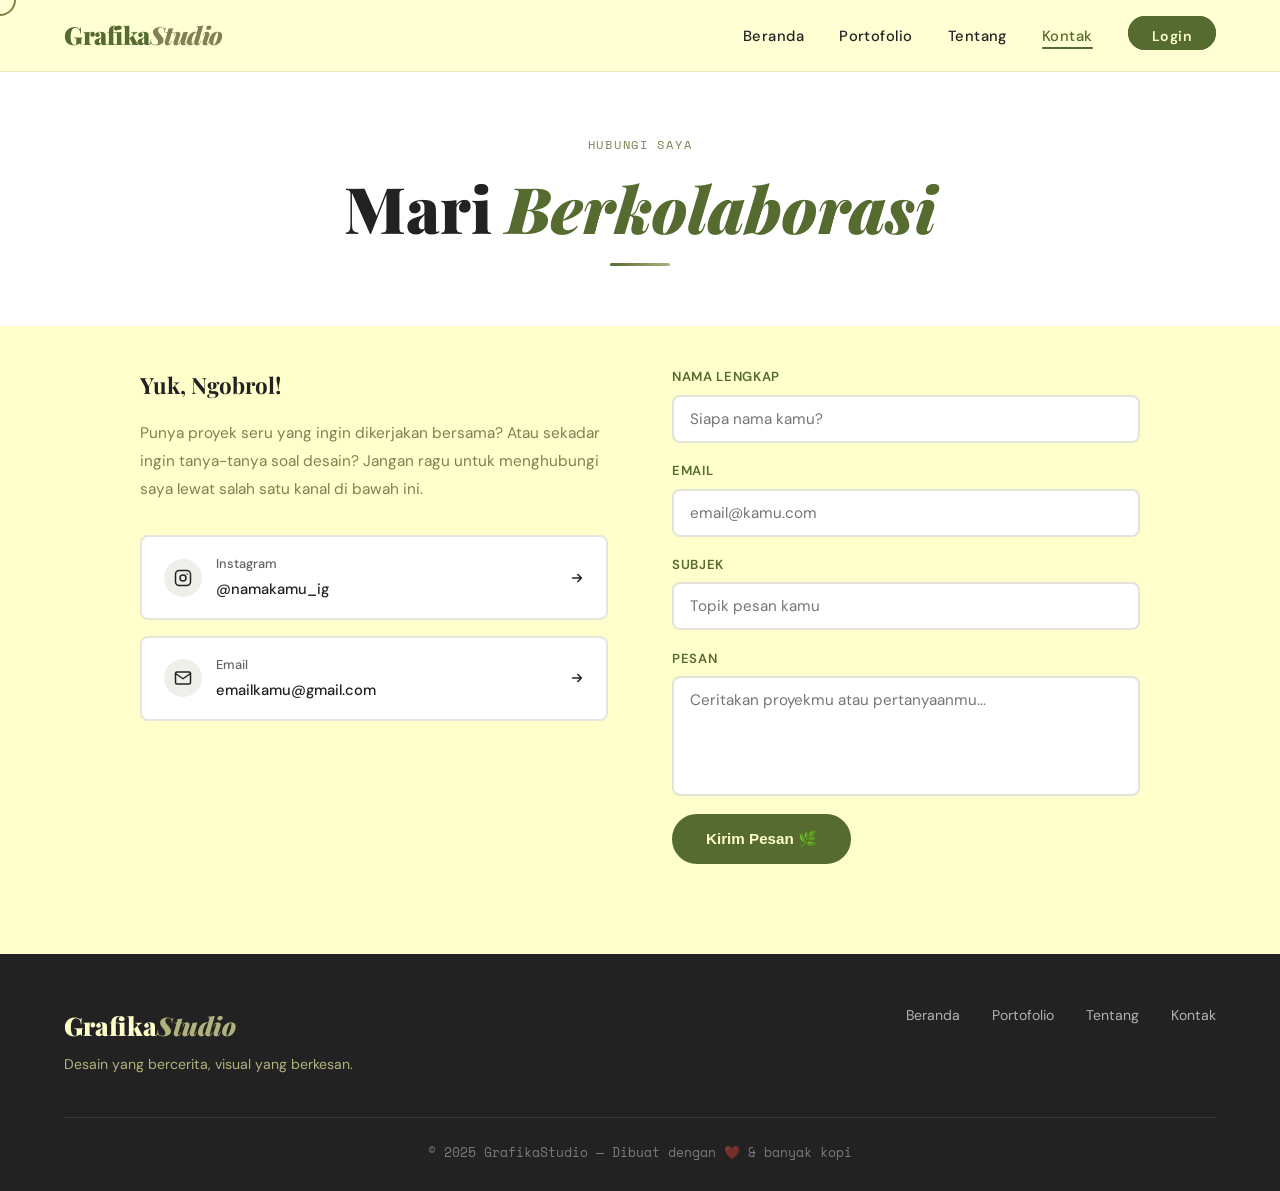
==== contact.html @ 717c2272 "Create contact.html" ====
<!DOCTYPE html>
<html lang="id">
<head>
  <meta charset="UTF-8" />
  <meta name="viewport" content="width=device-width, initial-scale=1.0" />
  <title>Kontak — Grafika Studio</title>
  <link rel="stylesheet" href="style.css" />
  <link rel="icon" href="data:image/svg+xml,<svg xmlns='http://www.w3.org/2000/svg' viewBox='0 0 100 100'><text y='.9em' font-size='90'>🎨</text></svg>" />
</head>
<body>

<!-- NAVBAR -->
<nav class="navbar" id="navbar">
  <a href="index.html" class="nav-logo">Grafika<span>Studio</span></a>
  <ul class="nav-links">
    <li><a href="index.html">Beranda</a></li>
    <li><a href="portfolio.html">Portofolio</a></li>
    <li><a href="about.html">Tentang</a></li>
    <li><a href="contact.html" class="active">Kontak</a></li>
    <li><a href="login/login.html" class="btn-login">Login</a></li>
  </ul>
  <button class="hamburger" aria-label="Toggle menu">
    <span></span><span></span><span></span>
  </button>
</nav>
<div class="mobile-nav">
  <a href="index.html">Beranda</a>
  <a href="portfolio.html">Portofolio</a>
  <a href="about.html">Tentang</a>
  <a href="contact.html">Kontak</a>
  <a href="login/login.html">Login</a>
</div>

<!-- PAGE HEADER -->
<section style="padding: 130px 5% 60px; background: var(--white); text-align: center;">
  <p class="section-eyebrow reveal" style="justify-content:center;">Hubungi Saya</p>
  <h1 class="section-title reveal" style="font-size: clamp(2.5rem, 5vw, 4rem);">
    Mari <span class="italic">Berkolaborasi</span>
  </h1>
  <div class="section-divider" style="margin: 1.2rem auto 0;"></div>
</section>

<!-- CONTACT SECTION -->
<section class="contact-section" style="padding-top: 40px;">
  <div class="contact-grid">

    <!-- Info & Social -->
    <div class="contact-info reveal">
      <h3>Yuk, Ngobrol!</h3>
      <p>
        Punya proyek seru yang ingin dikerjakan bersama? Atau sekadar ingin
        tanya-tanya soal desain? Jangan ragu untuk menghubungi saya lewat
        salah satu kanal di bawah ini.
      </p>

      <div class="social-links">

        <!--
          ╔══════════════════════════════════════════════════════════╗
          ║  CARA GANTI SOSIAL MEDIA:                                ║
          ║                                                          ║
          ║  INSTAGRAM:                                              ║
          ║  Ganti href="https://instagram.com/USERNAME_KAMU"        ║
          ║  Ganti teks "namakamu_ig" dengan username Instagram-mu   ║
          ║                                                          ║
          ║  EMAIL:                                                  ║
          ║  Ganti href="mailto:emailkamu@gmail.com"                 ║
          ║  Ganti teks "emailkamu@gmail.com" sesuai emailmu         ║
          ╚══════════════════════════════════════════════════════════╝
        -->

        <!-- INSTAGRAM LINK — Bisa langsung diklik, akan membuka Instagram -->
        <a
          href="https://instagram.com/namakamu_ig"
          class="social-link"
          target="_blank"
          rel="noopener noreferrer"
          aria-label="Buka Instagram">
          <div class="social-icon">
            <svg width="18" height="18" viewBox="0 0 24 24" fill="none" stroke="currentColor" stroke-width="2" stroke-linecap="round" stroke-linejoin="round">
              <rect x="2" y="2" width="20" height="20" rx="5" ry="5"/>
              <circle cx="12" cy="12" r="4"/>
              <circle cx="17.5" cy="6.5" r="1" fill="currentColor" stroke="none"/>
            </svg>
          </div>
          <div>
            <div style="font-size:0.8rem; opacity:0.7; margin-bottom:2px;">Instagram</div>
            <div>@namakamu_ig</div>
          </div>
          <svg style="margin-left:auto;" width="14" height="14" viewBox="0 0 16 16" fill="none"><path d="M3 8h10M9 4l4 4-4 4" stroke="currentColor" stroke-width="1.8" stroke-linecap="round" stroke-linejoin="round"/></svg>
        </a>

        <!-- EMAIL LINK — Bisa langsung diklik, akan membuka app email -->
        <a
          href="mailto:emailkamu@gmail.com"
          class="social-link"
          aria-label="Kirim Email">
          <div class="social-icon">
            <svg width="18" height="18" viewBox="0 0 24 24" fill="none" stroke="currentColor" stroke-width="2" stroke-linecap="round" stroke-linejoin="round">
              <path d="M4 4h16c1.1 0 2 .9 2 2v12c0 1.1-.9 2-2 2H4c-1.1 0-2-.9-2-2V6c0-1.1.9-2 2-2z"/>
              <polyline points="22,6 12,13 2,6"/>
            </svg>
          </div>
          <div>
            <div style="font-size:0.8rem; opacity:0.7; margin-bottom:2px;">Email</div>
            <div>emailkamu@gmail.com</div>
          </div>
          <svg style="margin-left:auto;" width="14" height="14" viewBox="0 0 16 16" fill="none"><path d="M3 8h10M9 4l4 4-4 4" stroke="currentColor" stroke-width="1.8" stroke-linecap="round" stroke-linejoin="round"/></svg>
        </a>

        <!-- Tambah sosial media lain di sini jika perlu (WhatsApp, Behance, dll) -->

      </div>
    </div>

    <!-- Contact Form -->
    <form class="contact-form reveal reveal-delay-1" id="contactForm" novalidate>
      <div class="form-group">
        <label for="name">Nama Lengkap</label>
        <input type="text" id="name" name="name" placeholder="Siapa nama kamu?" required />
      </div>
      <div class="form-group">
        <label for="email">Email</label>
        <input type="email" id="email" name="email" placeholder="email@kamu.com" required />
      </div>
      <div class="form-group">
        <label for="subject">Subjek</label>
        <input type="text" id="subject" name="subject" placeholder="Topik pesan kamu" />
      </div>
      <div class="form-group">
        <label for="message">Pesan</label>
        <textarea id="message" name="message" placeholder="Ceritakan proyekmu atau pertanyaanmu..." required></textarea>
      </div>
      <button type="submit" class="btn-primary" style="align-self:flex-start;">
        Kirim Pesan 🌿
      </button>
    </form>

  </div>
</section>

<footer>
  <div class="footer-inner">
    <div>
      <div class="footer-logo">Grafika<span>Studio</span></div>
      <p class="footer-tagline">Desain yang bercerita, visual yang berkesan.</p>
    </div>
    <nav class="footer-nav">
      <a href="index.html">Beranda</a>
      <a href="portfolio.html">Portofolio</a>
      <a href="about.html">Tentang</a>
      <a href="contact.html">Kontak</a>
    </nav>
  </div>
  <div class="footer-bottom">
    &copy; 2025 GrafikaStudio — Dibuat dengan ❤️ &amp; banyak kopi
  </div>
</footer>

<script src="script.js"></script>
</body>
</html>
---- style.css ----
/* ===========================
   PORTFOLIO DESAIN GRAFIS
   Palette: Olive & Cream
   =========================== */

@import url('https://fonts.googleapis.com/css2?family=Playfair+Display:ital,wght@0,400;0,700;0,900;1,400&family=DM+Sans:wght@300;400;500;600&family=Space+Mono:wght@400;700&display=swap');

/* ---- CSS Variables ---- */
:root {
  --olive-dark: #556b2f;
  --olive-main: #808055;
  --olive-light: #b2b27f;
  --cream: #ffffcc;
  --white: #ffffff;
  --black: #222222;

  --font-display: 'Playfair Display', serif;
  --font-body: 'DM Sans', sans-serif;
  --font-mono: 'Space Mono', monospace;

  --transition: all 0.35s cubic-bezier(0.4, 0, 0.2, 1);
  --radius: 16px;
  --radius-sm: 8px;
  --shadow: 0 8px 40px rgba(85, 107, 47, 0.13);
  --shadow-hover: 0 16px 60px rgba(85, 107, 47, 0.22);
}

/* ---- Reset & Base ---- */
*, *::before, *::after { box-sizing: border-box; margin: 0; padding: 0; }

html { scroll-behavior: smooth; font-size: 16px; }

body {
  font-family: var(--font-body);
  background-color: var(--cream);
  color: var(--black);
  line-height: 1.7;
  overflow-x: hidden;
}

a { text-decoration: none; color: inherit; }
img { max-width: 100%; display: block; }
ul { list-style: none; }

/* ---- Scrollbar ---- */
::-webkit-scrollbar { width: 6px; }
::-webkit-scrollbar-track { background: var(--cream); }
::-webkit-scrollbar-thumb { background: var(--olive-light); border-radius: 99px; }
::-webkit-scrollbar-thumb:hover { background: var(--olive-main); }

/* ============================================================
   NAVBAR
   ============================================================ */
.navbar {
  position: fixed;
  top: 0; left: 0; right: 0;
  z-index: 1000;
  display: flex;
  align-items: center;
  justify-content: space-between;
  padding: 0 5%;
  height: 72px;
  background: rgba(255, 255, 204, 0.85);
  backdrop-filter: blur(16px);
  border-bottom: 1.5px solid rgba(128, 128, 85, 0.18);
  transition: var(--transition);
}

.navbar.scrolled {
  background: rgba(255, 255, 204, 0.97);
  box-shadow: 0 4px 24px rgba(85, 107, 47, 0.10);
}

.nav-logo {
  font-family: var(--font-display);
  font-size: 1.55rem;
  font-weight: 900;
  color: var(--olive-dark);
  letter-spacing: -0.5px;
}

.nav-logo span {
  color: var(--olive-main);
  font-style: italic;
}

.nav-links {
  display: flex;
  align-items: center;
  gap: 2.2rem;
}

.nav-links a {
  font-size: 0.92rem;
  font-weight: 500;
  color: var(--black);
  letter-spacing: 0.03em;
  position: relative;
  padding-bottom: 3px;
  transition: color 0.2s;
}

.nav-links a::after {
  content: '';
  position: absolute;
  bottom: 0; left: 0;
  width: 0; height: 2px;
  background: var(--olive-dark);
  border-radius: 99px;
  transition: width 0.3s cubic-bezier(0.4, 0, 0.2, 1);
}

.nav-links a:hover, .nav-links a.active { color: var(--olive-dark); }
.nav-links a:hover::after, .nav-links a.active::after { width: 100%; }

.btn-login {
  background: var(--olive-dark);
  color: var(--cream) !important;
  padding: 9px 22px;
  border-radius: 99px;
  font-size: 0.88rem !important;
  font-weight: 600 !important;
  transition: var(--transition) !important;
  border: 2px solid var(--olive-dark);
}

.btn-login::after { display: none !important; }

.btn-login:hover {
  background: var(--olive-main) !important;
  border-color: var(--olive-main) !important;
  color: var(--white) !important;
  transform: translateY(-2px);
  box-shadow: 0 6px 20px rgba(85,107,47,0.25);
}

.hamburger {
  display: none;
  flex-direction: column;
  gap: 5px;
  cursor: pointer;
  padding: 6px;
}

.hamburger span {
  display: block;
  width: 24px; height: 2.5px;
  background: var(--olive-dark);
  border-radius: 99px;
  transition: var(--transition);
}

.hamburger.open span:nth-child(1) { transform: translateY(7.5px) rotate(45deg); }
.hamburger.open span:nth-child(2) { opacity: 0; }
.hamburger.open span:nth-child(3) { transform: translateY(-7.5px) rotate(-45deg); }

/* ============================================================
   HERO SECTION
   ============================================================ */
.hero {
  min-height: 100vh;
  display: flex;
  align-items: center;
  padding: 100px 5% 60px;
  position: relative;
  overflow: hidden;
}

.hero-bg {
  position: absolute;
  inset: 0;
  background:
    radial-gradient(ellipse 60% 60% at 75% 50%, rgba(178,178,127,0.22) 0%, transparent 70%),
    radial-gradient(ellipse 40% 50% at 10% 80%, rgba(85,107,47,0.10) 0%, transparent 60%);
  z-index: 0;
}

.hero-grid-pattern {
  position: absolute;
  inset: 0;
  background-image: linear-gradient(rgba(128,128,85,0.06) 1px, transparent 1px),
                    linear-gradient(90deg, rgba(128,128,85,0.06) 1px, transparent 1px);
  background-size: 48px 48px;
  z-index: 0;
}

.hero-content {
  position: relative;
  z-index: 1;
  max-width: 680px;
}

.hero-eyebrow {
  display: inline-flex;
  align-items: center;
  gap: 10px;
  font-family: var(--font-mono);
  font-size: 0.75rem;
  color: var(--olive-main);
  letter-spacing: 0.15em;
  text-transform: uppercase;
  margin-bottom: 1.5rem;
}

.hero-eyebrow::before {
  content: '';
  width: 32px; height: 1.5px;
  background: var(--olive-main);
  display: block;
}

.hero-title {
  font-family: var(--font-display);
  font-size: clamp(3rem, 7vw, 6rem);
  font-weight: 900;
  line-height: 1.05;
  color: var(--black);
  margin-bottom: 1.4rem;
}

.hero-title .highlight {
  color: var(--olive-dark);
  font-style: italic;
}

.hero-title .stroke-text {
  -webkit-text-stroke: 2px var(--olive-dark);
  color: transparent;
}

.hero-desc {
  font-size: 1.08rem;
  color: var(--olive-main);
  max-width: 480px;
  margin-bottom: 2.4rem;
  font-weight: 400;
}

.hero-actions {
  display: flex;
  gap: 1rem;
  flex-wrap: wrap;
}

.btn-primary {
  display: inline-flex;
  align-items: center;
  gap: 8px;
  background: var(--olive-dark);
  color: var(--cream);
  padding: 14px 32px;
  border-radius: 99px;
  font-size: 0.95rem;
  font-weight: 600;
  border: 2px solid var(--olive-dark);
  transition: var(--transition);
  cursor: pointer;
}

.btn-primary:hover {
  background: transparent;
  color: var(--olive-dark);
  transform: translateY(-3px);
  box-shadow: var(--shadow-hover);
}

.btn-secondary {
  display: inline-flex;
  align-items: center;
  gap: 8px;
  background: transparent;
  color: var(--olive-dark);
  padding: 14px 32px;
  border-radius: 99px;
  font-size: 0.95rem;
  font-weight: 600;
  border: 2px solid var(--olive-light);
  transition: var(--transition);
  cursor: pointer;
}

.btn-secondary:hover {
  border-color: var(--olive-dark);
  background: rgba(85,107,47,0.06);
  transform: translateY(-3px);
}

.hero-floats {
  position: absolute;
  right: 5%;
  top: 50%;
  transform: translateY(-50%);
  z-index: 1;
  display: flex;
  flex-direction: column;
  gap: 1rem;
}

.float-card {
  background: var(--white);
  border: 1.5px solid rgba(128,128,85,0.2);
  border-radius: var(--radius);
  padding: 18px 22px;
  box-shadow: var(--shadow);
  animation: floatUp 3s ease-in-out infinite alternate;
  min-width: 180px;
}

.float-card:nth-child(2) { animation-delay: 1.5s; }

.float-card .fc-num {
  font-family: var(--font-display);
  font-size: 2rem;
  font-weight: 900;
  color: var(--olive-dark);
  line-height: 1;
}

.float-card .fc-label {
  font-size: 0.78rem;
  color: var(--olive-light);
  font-weight: 500;
  letter-spacing: 0.05em;
  margin-top: 4px;
}

@keyframes floatUp {
  from { transform: translateY(0); }
  to   { transform: translateY(-12px); }
}

/* ============================================================
   SECTION COMMONS
   ============================================================ */
section { padding: 90px 5%; }

.section-header {
  text-align: center;
  margin-bottom: 4rem;
}

.section-eyebrow {
  display: inline-flex;
  align-items: center;
  justify-content: center;
  gap: 10px;
  font-family: var(--font-mono);
  font-size: 0.72rem;
  color: var(--olive-main);
  letter-spacing: 0.15em;
  text-transform: uppercase;
  margin-bottom: 1rem;
}

.section-title {
  font-family: var(--font-display);
  font-size: clamp(2rem, 4vw, 3.2rem);
  font-weight: 900;
  color: var(--black);
  line-height: 1.15;
}

.section-title .italic { font-style: italic; color: var(--olive-dark); }

.section-divider {
  width: 60px; height: 3px;
  background: linear-gradient(90deg, var(--olive-dark), var(--olive-light));
  border-radius: 99px;
  margin: 1.2rem auto 0;
}

/* ============================================================
   PORTFOLIO GRID
   ============================================================ */
.portfolio-filters {
  display: flex;
  justify-content: center;
  gap: 0.6rem;
  margin-bottom: 3rem;
  flex-wrap: wrap;
}

.filter-btn {
  padding: 8px 20px;
  border-radius: 99px;
  border: 2px solid var(--olive-light);
  background: transparent;
  color: var(--olive-main);
  font-size: 0.85rem;
  font-weight: 500;
  font-family: var(--font-body);
  cursor: pointer;
  transition: var(--transition);
}

.filter-btn:hover, .filter-btn.active {
  background: var(--olive-dark);
  color: var(--cream);
  border-color: var(--olive-dark);
}

.portfolio-grid {
  display: grid;
  grid-template-columns: repeat(auto-fill, minmax(320px, 1fr));
  gap: 1.8rem;
}

.portfolio-card {
  background: var(--white);
  border-radius: var(--radius);
  overflow: hidden;
  box-shadow: var(--shadow);
  transition: var(--transition);
  cursor: pointer;
  border: 1.5px solid rgba(128,128,85,0.12);
}

.portfolio-card:hover {
  transform: translateY(-8px);
  box-shadow: var(--shadow-hover);
}

.card-thumb {
  position: relative;
  aspect-ratio: 4/3;
  overflow: hidden;
  background: linear-gradient(135deg, var(--olive-light), var(--olive-dark));
}

.card-thumb img {
  width: 100%; height: 100%;
  object-fit: cover;
  transition: transform 0.5s cubic-bezier(0.4,0,0.2,1);
}

.portfolio-card:hover .card-thumb img { transform: scale(1.08); }

.card-overlay {
  position: absolute;
  inset: 0;
  background: linear-gradient(to top, rgba(34,34,34,0.7) 0%, transparent 55%);
  opacity: 0;
  transition: opacity 0.35s;
  display: flex;
  align-items: flex-end;
  padding: 20px;
}

.portfolio-card:hover .card-overlay { opacity: 1; }

.card-overlay-text {
  color: var(--white);
  font-family: var(--font-mono);
  font-size: 0.75rem;
  letter-spacing: 0.08em;
}

.card-body { padding: 22px; }

.card-category {
  font-family: var(--font-mono);
  font-size: 0.7rem;
  color: var(--olive-main);
  letter-spacing: 0.1em;
  text-transform: uppercase;
  margin-bottom: 6px;
}

.card-title {
  font-family: var(--font-display);
  font-size: 1.2rem;
  font-weight: 700;
  color: var(--black);
  margin-bottom: 8px;
}

.card-desc {
  font-size: 0.88rem;
  color: var(--olive-main);
  line-height: 1.6;
}

/* ============================================================
   ABOUT SECTION
   ============================================================ */
.about-section {
  background: var(--white);
}

.about-inner {
  display: grid;
  grid-template-columns: 1fr 1fr;
  gap: 5rem;
  align-items: center;
  max-width: 1100px;
  margin: 0 auto;
}

.about-visual {
  position: relative;
}

.about-photo-wrap {
  position: relative;
  border-radius: var(--radius);
  overflow: hidden;
  aspect-ratio: 3/4;
  max-width: 360px;
}

.about-photo-wrap img {
  width: 100%; height: 100%;
  object-fit: cover;
}

.about-photo-deco {
  position: absolute;
  bottom: -20px;
  right: -20px;
  width: 180px; height: 180px;
  border: 3px solid var(--olive-light);
  border-radius: var(--radius);
  z-index: -1;
}

.about-badge {
  position: absolute;
  top: 20px; right: -30px;
  background: var(--olive-dark);
  color: var(--cream);
  padding: 14px 18px;
  border-radius: var(--radius-sm);
  font-family: var(--font-mono);
  font-size: 0.75rem;
  line-height: 1.4;
  text-align: center;
  box-shadow: var(--shadow);
}

.about-badge strong {
  display: block;
  font-size: 1.5rem;
  font-family: var(--font-display);
}

.about-text .section-header { text-align: left; }
.about-text .section-divider { margin: 1.2rem 0 0; }

.about-bio {
  font-size: 1rem;
  color: var(--olive-main);
  margin: 1.8rem 0 2rem;
  line-height: 1.8;
}

.skills-list {
  display: flex;
  flex-wrap: wrap;
  gap: 0.6rem;
  margin-bottom: 2rem;
}

.skill-tag {
  background: rgba(85,107,47,0.1);
  color: var(--olive-dark);
  padding: 6px 14px;
  border-radius: 99px;
  font-size: 0.82rem;
  font-weight: 500;
  border: 1px solid rgba(85,107,47,0.2);
  transition: var(--transition);
}

.skill-tag:hover {
  background: var(--olive-dark);
  color: var(--cream);
}

/* ============================================================
   VIDEO SECTION
   ============================================================ */
.video-section { background: var(--cream); }

.video-wrapper {
  max-width: 860px;
  margin: 0 auto;
}

.video-container {
  position: relative;
  width: 100%;
  padding-bottom: 56.25%; /* 16:9 */
  border-radius: var(--radius);
  overflow: hidden;
  box-shadow: var(--shadow-hover);
  border: 3px solid rgba(128,128,85,0.18);
}

.video-container iframe {
  position: absolute;
  inset: 0;
  width: 100%; height: 100%;
  border: none;
}

.video-caption {
  text-align: center;
  margin-top: 1.4rem;
  font-size: 0.88rem;
  color: var(--olive-main);
  font-family: var(--font-mono);
}

/* ============================================================
   MAPS SECTION
   ============================================================ */
.maps-section { background: var(--white); }

.maps-inner {
  display: grid;
  grid-template-columns: 1fr 1fr;
  gap: 4rem;
  align-items: center;
  max-width: 1100px;
  margin: 0 auto;
}

.maps-info h3 {
  font-family: var(--font-display);
  font-size: 1.5rem;
  font-weight: 700;
  color: var(--black);
  margin-bottom: 1rem;
}

.maps-info p {
  font-size: 0.95rem;
  color: var(--olive-main);
  margin-bottom: 0.6rem;
}

.maps-info p strong { color: var(--olive-dark); }

.maps-container {
  position: relative;
  width: 100%;
  padding-bottom: 65%;
  border-radius: var(--radius);
  overflow: hidden;
  box-shadow: var(--shadow);
  border: 3px solid rgba(128,128,85,0.18);
}

.maps-container iframe {
  position: absolute;
  inset: 0;
  width: 100%; height: 100%;
  border: none;
}

/* ============================================================
   CONTACT SECTION
   ============================================================ */
.contact-section { background: var(--cream); }

.contact-grid {
  display: grid;
  grid-template-columns: 1fr 1fr;
  gap: 4rem;
  max-width: 1000px;
  margin: 0 auto;
}

.contact-info h3 {
  font-family: var(--font-display);
  font-size: 1.4rem;
  font-weight: 700;
  margin-bottom: 1rem;
  color: var(--black);
}

.contact-info p {
  color: var(--olive-main);
  font-size: 0.96rem;
  line-height: 1.8;
  margin-bottom: 2rem;
}

.social-links {
  display: flex;
  flex-direction: column;
  gap: 1rem;
}

.social-link {
  display: flex;
  align-items: center;
  gap: 14px;
  padding: 16px 22px;
  border-radius: var(--radius-sm);
  border: 2px solid rgba(128,128,85,0.2);
  background: var(--white);
  color: var(--black);
  font-weight: 500;
  font-size: 0.92rem;
  transition: var(--transition);
  cursor: pointer;
}

.social-link:hover {
  border-color: var(--olive-dark);
  background: var(--olive-dark);
  color: var(--cream);
  transform: translateX(6px);
  box-shadow: var(--shadow);
}

.social-link .social-icon {
  width: 38px; height: 38px;
  border-radius: 50%;
  background: rgba(85,107,47,0.1);
  display: flex;
  align-items: center;
  justify-content: center;
  font-size: 1rem;
  transition: var(--transition);
  flex-shrink: 0;
}

.social-link:hover .social-icon {
  background: rgba(255,255,204,0.2);
}

/* Contact Form */
.contact-form { display: flex; flex-direction: column; gap: 1.1rem; }

.form-group { display: flex; flex-direction: column; gap: 6px; }

.form-group label {
  font-size: 0.82rem;
  font-weight: 600;
  color: var(--olive-dark);
  letter-spacing: 0.05em;
  text-transform: uppercase;
}

.form-group input,
.form-group textarea {
  padding: 12px 16px;
  border: 2px solid rgba(128,128,85,0.22);
  border-radius: var(--radius-sm);
  background: var(--white);
  font-family: var(--font-body);
  font-size: 0.95rem;
  color: var(--black);
  transition: var(--transition);
  outline: none;
  resize: none;
}

.form-group input:focus,
.form-group textarea:focus {
  border-color: var(--olive-dark);
  box-shadow: 0 0 0 4px rgba(85,107,47,0.1);
}

.form-group textarea { min-height: 120px; }

/* ============================================================
   FOOTER
   ============================================================ */
footer {
  background: var(--black);
  color: var(--white);
  padding: 50px 5% 28px;
}

.footer-inner {
  display: flex;
  justify-content: space-between;
  align-items: flex-start;
  gap: 2rem;
  margin-bottom: 2.5rem;
  flex-wrap: wrap;
}

.footer-logo {
  font-family: var(--font-display);
  font-size: 1.6rem;
  font-weight: 900;
  color: var(--cream);
}

.footer-logo span { color: var(--olive-light); font-style: italic; }

.footer-tagline {
  font-size: 0.88rem;
  color: var(--olive-light);
  margin-top: 6px;
}

.footer-nav {
  display: flex;
  gap: 2rem;
}

.footer-nav a {
  font-size: 0.88rem;
  color: rgba(255,255,255,0.65);
  transition: color 0.2s;
}

.footer-nav a:hover { color: var(--cream); }

.footer-bottom {
  border-top: 1px solid rgba(255,255,255,0.1);
  padding-top: 1.4rem;
  text-align: center;
  font-size: 0.82rem;
  color: rgba(255,255,255,0.4);
  font-family: var(--font-mono);
}

/* ============================================================
   TOAST NOTIFICATION
   ============================================================ */
.toast {
  position: fixed;
  bottom: 30px;
  right: 30px;
  background: var(--olive-dark);
  color: var(--cream);
  padding: 14px 24px;
  border-radius: var(--radius-sm);
  font-size: 0.9rem;
  font-weight: 500;
  box-shadow: var(--shadow-hover);
  z-index: 9999;
  transform: translateY(20px);
  opacity: 0;
  transition: all 0.4s cubic-bezier(0.4,0,0.2,1);
  pointer-events: none;
  max-width: 320px;
}

.toast.show { transform: translateY(0); opacity: 1; }

/* ============================================================
   MOBILE NAV OVERLAY
   ============================================================ */
.mobile-nav {
  display: none;
  position: fixed;
  top: 72px; left: 0; right: 0; bottom: 0;
  background: rgba(255,255,204,0.97);
  backdrop-filter: blur(16px);
  z-index: 999;
  flex-direction: column;
  align-items: center;
  justify-content: center;
  gap: 2.4rem;
}

.mobile-nav.open { display: flex; }

.mobile-nav a {
  font-family: var(--font-display);
  font-size: 2rem;
  font-weight: 700;
  color: var(--black);
  transition: color 0.2s;
}

.mobile-nav a:hover { color: var(--olive-dark); }

/* ============================================================
   ANIMATIONS & REVEAL
   ============================================================ */
.reveal {
  opacity: 0;
  transform: translateY(30px);
  transition: opacity 0.7s cubic-bezier(0.4,0,0.2,1), transform 0.7s cubic-bezier(0.4,0,0.2,1);
}

.reveal.visible { opacity: 1; transform: translateY(0); }

.reveal-delay-1 { transition-delay: 0.15s; }
.reveal-delay-2 { transition-delay: 0.30s; }
.reveal-delay-3 { transition-delay: 0.45s; }

/* ============================================================
   RESPONSIVE
   ============================================================ */
@media (max-width: 900px) {
  .hero-floats { display: none; }
  .about-inner { grid-template-columns: 1fr; gap: 3rem; }
  .about-photo-wrap { max-width: 100%; aspect-ratio: 4/3; }
  .about-badge { right: 10px; }
  .contact-grid { grid-template-columns: 1fr; }
  .maps-inner { grid-template-columns: 1fr; }
}

@media (max-width: 768px) {
  .nav-links { display: none; }
  .hamburger { display: flex; }
  section { padding: 70px 5%; }
  .portfolio-grid { grid-template-columns: 1fr; }
  .footer-inner { flex-direction: column; }
  .footer-nav { flex-wrap: wrap; gap: 1rem; }
}

@media (max-width: 480px) {
  .hero { padding: 90px 5% 50px; }
  .hero-title { font-size: 2.4rem; }
  .hero-actions { flex-direction: column; }
  .btn-primary, .btn-secondary { justify-content: center; }
}

/* ============================================================
   CURSOR CUSTOM (DESKTOP ONLY)
   ============================================================ */
@media (hover: hover) {
  .cursor-dot {
    width: 8px; height: 8px;
    background: var(--olive-dark);
    border-radius: 50%;
    position: fixed;
    pointer-events: none;
    z-index: 9999;
    transition: transform 0.1s;
    mix-blend-mode: multiply;
  }

  .cursor-ring {
    width: 32px; height: 32px;
    border: 2px solid var(--olive-main);
    border-radius: 50%;
    position: fixed;
    pointer-events: none;
    z-index: 9998;
    transition: transform 0.25s cubic-bezier(0.4,0,0.2,1), width 0.25s, height 0.25s;
    mix-blend-mode: multiply;
  }
}
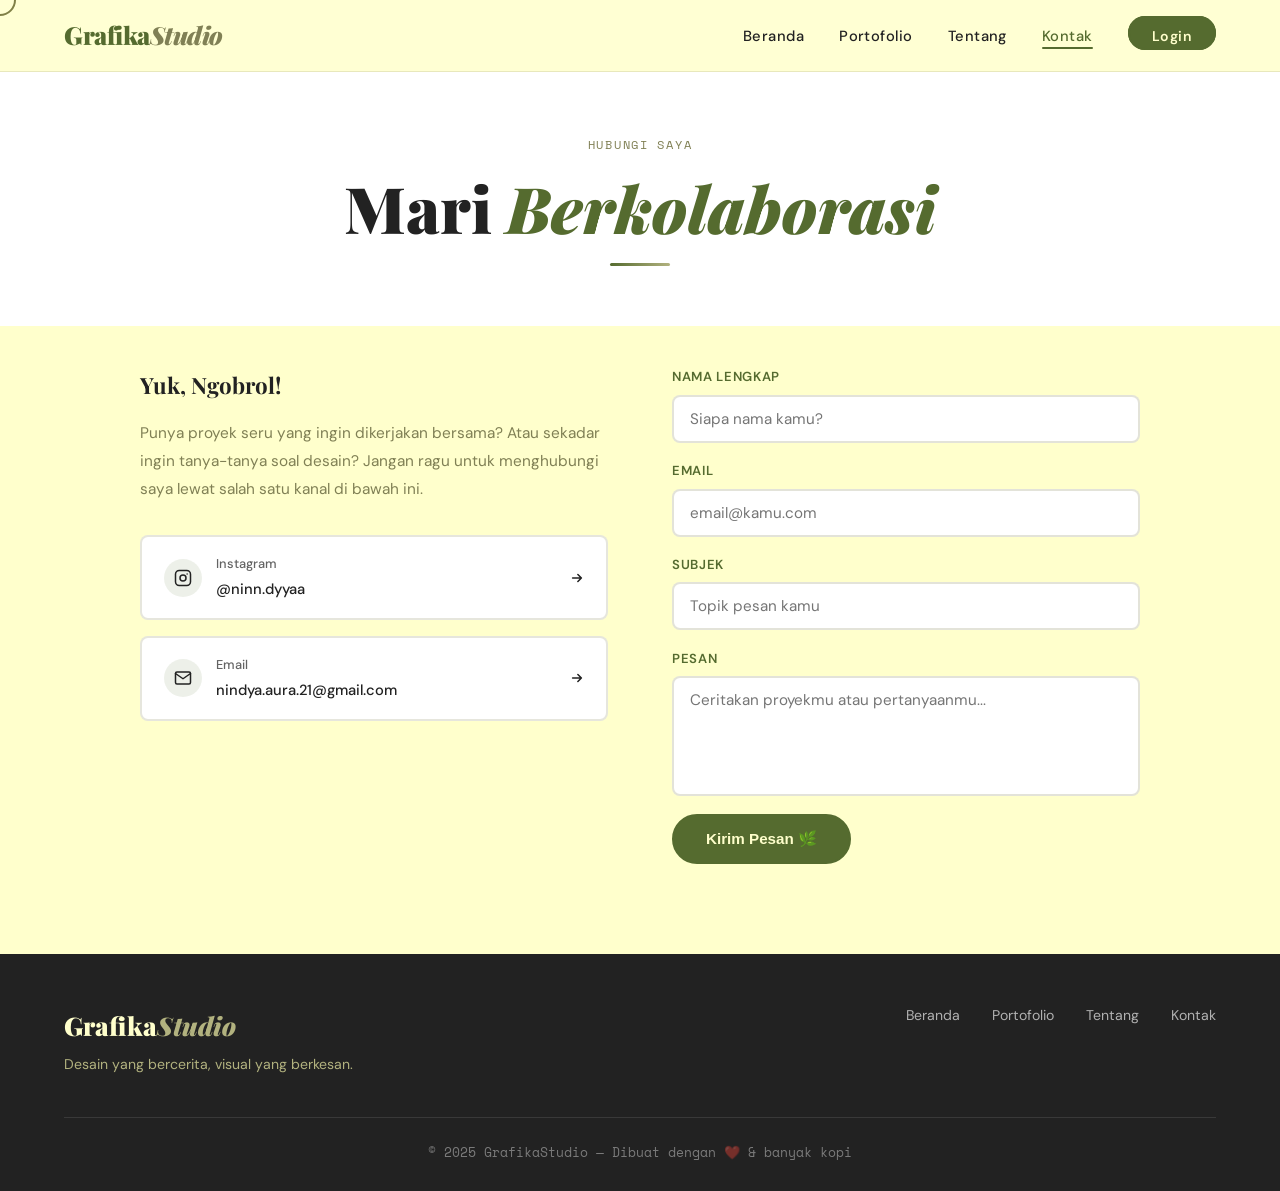
==== commit 6f5311d2: "Update contact.html" ====
--- a/contact.html
+++ b/contact.html
@@ -71,7 +71,7 @@
 
         <!-- INSTAGRAM LINK — Bisa langsung diklik, akan membuka Instagram -->
         <a
-          href="https://instagram.com/namakamu_ig"
+          href="https://instagram.com/ninn.dyyaa"
           class="social-link"
           target="_blank"
           rel="noopener noreferrer"
@@ -85,14 +85,14 @@
           </div>
           <div>
             <div style="font-size:0.8rem; opacity:0.7; margin-bottom:2px;">Instagram</div>
-            <div>@namakamu_ig</div>
+            <div>@ninn.dyyaa</div>
           </div>
           <svg style="margin-left:auto;" width="14" height="14" viewBox="0 0 16 16" fill="none"><path d="M3 8h10M9 4l4 4-4 4" stroke="currentColor" stroke-width="1.8" stroke-linecap="round" stroke-linejoin="round"/></svg>
         </a>
 
         <!-- EMAIL LINK — Bisa langsung diklik, akan membuka app email -->
         <a
-          href="mailto:emailkamu@gmail.com"
+          href="mailto: nindya.aura.21@gmail.com"
           class="social-link"
           aria-label="Kirim Email">
           <div class="social-icon">
@@ -103,7 +103,7 @@
           </div>
           <div>
             <div style="font-size:0.8rem; opacity:0.7; margin-bottom:2px;">Email</div>
-            <div>emailkamu@gmail.com</div>
+            <div>nindya.aura.21@gmail.com</div>
           </div>
           <svg style="margin-left:auto;" width="14" height="14" viewBox="0 0 16 16" fill="none"><path d="M3 8h10M9 4l4 4-4 4" stroke="currentColor" stroke-width="1.8" stroke-linecap="round" stroke-linejoin="round"/></svg>
         </a>
--- a/style.css
+++ b/style.css
@@ -942,3 +942,40 @@
     mix-blend-mode: multiply;
   }
 }
+
+/* ─── Nav User (setelah login) ─── */
+.nav-user {
+  display: flex;
+  align-items: center;
+  gap: 10px;
+}
+
+.nav-greeting {
+  font-size: 0.88rem;
+  color: var(--olive-dark);
+  white-space: nowrap;
+}
+
+.nav-greeting strong {
+  font-weight: 700;
+}
+
+.btn-logout-nav {
+  background: transparent;
+  border: 2px solid var(--olive-light);
+  color: var(--olive-dark);
+  padding: 7px 16px;
+  border-radius: 99px;
+  font-size: 0.82rem;
+  font-weight: 600;
+  font-family: var(--font-body);
+  cursor: pointer;
+  transition: var(--transition);
+  white-space: nowrap;
+}
+
+.btn-logout-nav:hover {
+  background: #c0392b;
+  border-color: #c0392b;
+  color: var(--white);
+   }
